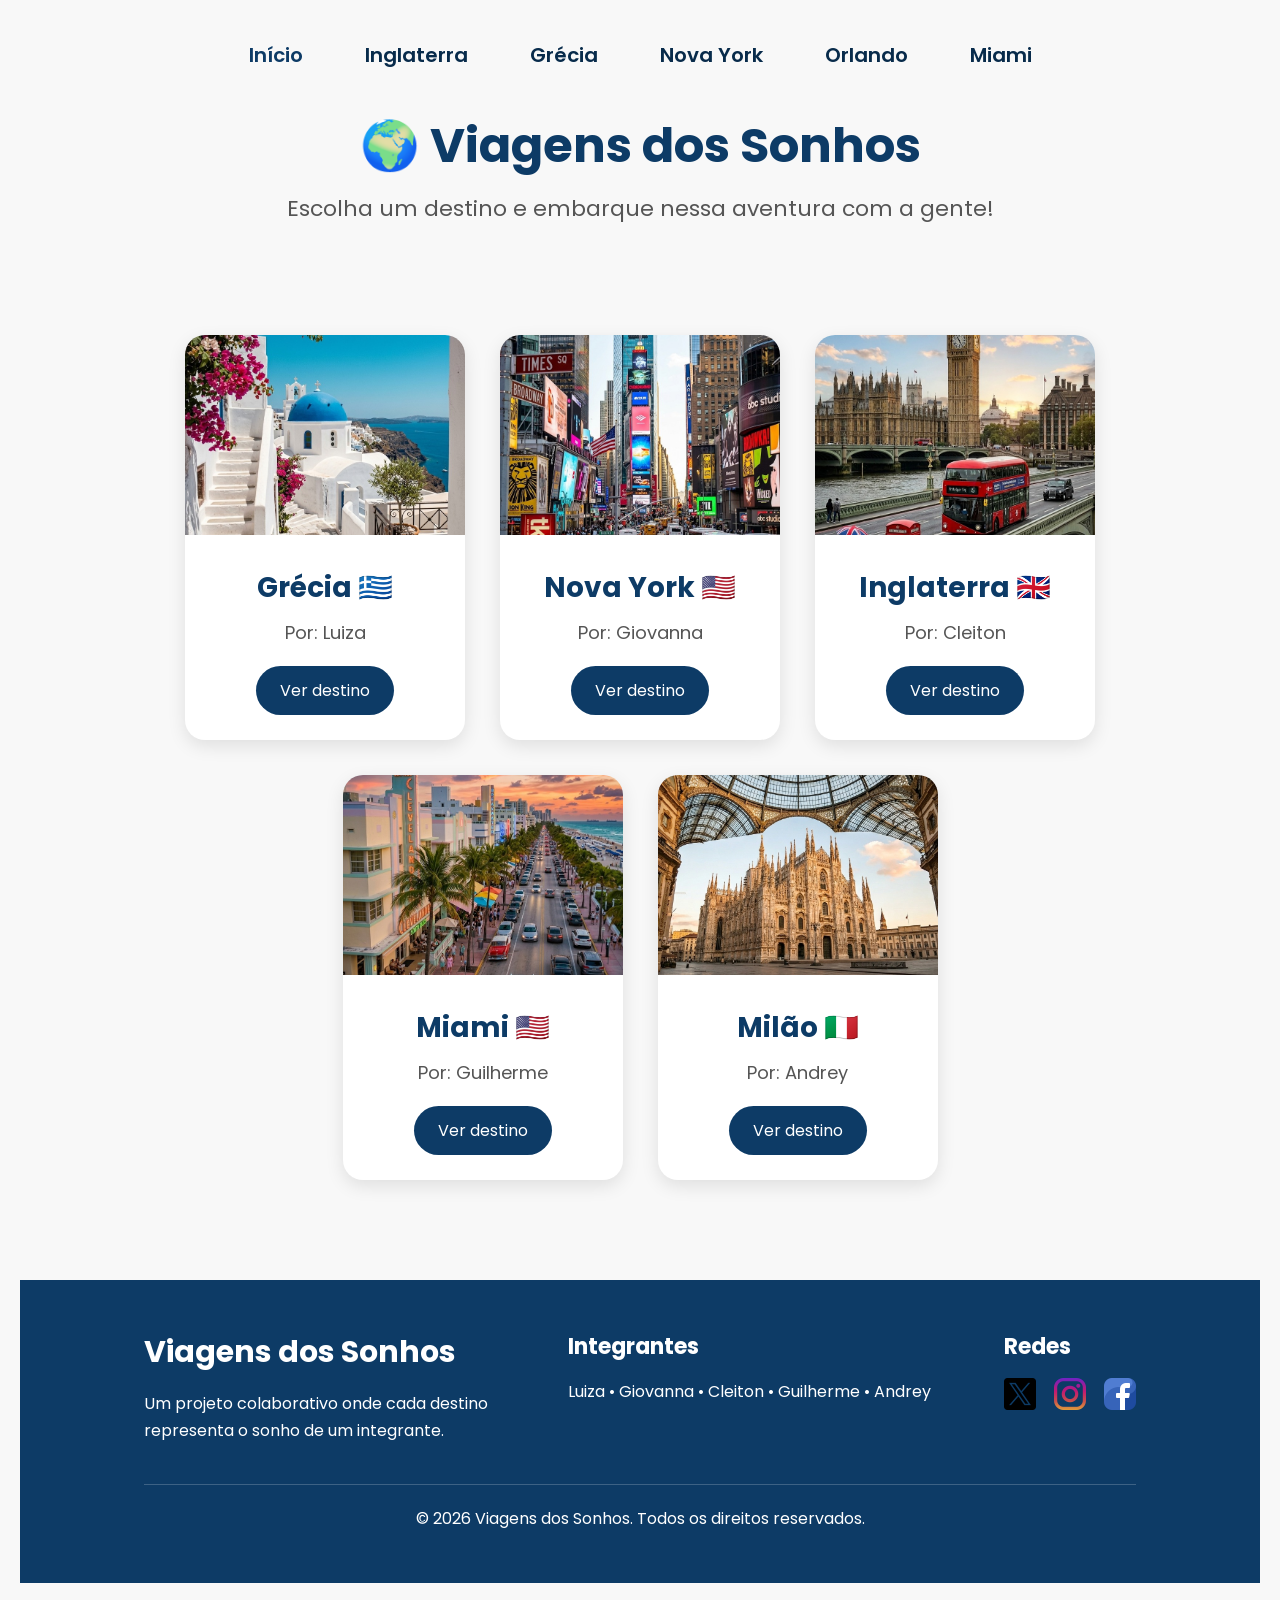
==== index.html @ 60df3cbc "feat: página Tour dos Estádios na Inglaterra - Cleiton - V2" ====
<!doctype html>
<html lang="pt-BR">
  <head>
    <meta charset="UTF-8" />
    <title>Viagens dos Sonhos</title>
    <link
      href="https://fonts.googleapis.com/css2?family=Poppins:wght@300;400;500;600;700;800&display=swap"
      rel="stylesheet"
    />
    <link rel="stylesheet" href="CSS/style.css" />
  </head>
  <body>
    <!-- NAVEGAÇÃO -->
    <nav class="navegacao">
      <ul>
        <li><a href="index.html" class="ativo">Início</a></li>
        <li><a href="page-cleiton.html">Inglaterra</a></li>
        <li><a href="pages/grecia.html">Grécia</a></li>
        <li><a href="pages/nova-york.html">Nova York</a></li>
        <li><a href="pages/orlando.html">Orlando</a></li>
        <li><a href="pages/miami.html">Miami</a></li>
      </ul>
    </nav>

    <!-- TÍTULO PRINCIPAL -->
    <div class="hero">
      <h1>🌍 Viagens dos Sonhos</h1>
      <p>Escolha um destino e embarque nessa aventura com a gente!</p>
    </div>

    <section class="cards-container">
      <!-- LUÍZA -->
      <div class="card">
        <img src="imagens-cleiton/grecia.jpeg" alt="Grécia" />

        <div class="card-content">
          <h2>Grécia 🇬🇷</h2>

          <p>Por: Luiza</p>

          <a href="pages/luiza.html">Ver destino</a>
        </div>
      </div>

      <!-- GIOVANNA -->
      <div class="card">
        <img src="imagens-cleiton/new-york.jpg" alt="Nova York" />

        <div class="card-content">
          <h2>Nova York 🇺🇸</h2>

          <p>Por: Giovanna</p>

          <a href="pages/giovanna.html">Ver destino</a>
        </div>
      </div>

      <!-- CLEITON -->
      <div class="card">
        <img src="imagens-cleiton/inglaterra.jpeg" alt="Inglaterra" />

        <div class="card-content">
          <h2>Inglaterra 🇬🇧</h2>

          <p>Por: Cleiton</p>

          <a href="page-cleiton.html">Ver destino</a>
        </div>
      </div>

      <!-- GUILHERME -->
      <div class="card">
        <img src="imagens-cleiton/miami.jpeg" alt="Miami" />

        <div class="card-content">
          <h2>Miami 🇺🇸</h2>

          <p>Por: Guilherme</p>

          <a href="pages/guilherme.html">Ver destino</a>
        </div>
      </div>

      <!-- ANDREY -->
      <div class="card">
        <img src="imagens-cleiton/italia.jpeg" alt="Milão" />

        <div class="card-content">
          <h2>Milão 🇮🇹</h2>

          <p>Por: Andrey</p>

          <a href="pages/andrey.html">Ver destino</a>
        </div>
      </div>
    </section>
<footer class="footer">
      <div class="footer-container">
        <div class="footer-logo">
          <h2>Viagens dos Sonhos</h2>

          <p>
            Um projeto colaborativo onde cada destino representa o sonho de um
            integrante.
          </p>
        </div>

        <div class="footer-integrantes">
          <h3>Integrantes</h3>

          <p>Luiza • Giovanna • Cleiton • Guilherme • Andrey</p>
        </div>

        <div class="footer-redes">
          <h3>Redes</h3>

          <div class="icones-redes">
            <a href="https://www.instagram.com/"
              ><img src="imagens-cleiton/twitter.png" alt=""
            /></a>
            <a href="https://www.instagram.com/"
              ><img src="imagens-cleiton/instagram.png" alt=""
            /></a>
            <a
              href="https://www.facebook.com/login/?next=https%3A%2F%2Fwww.facebook.com%2F%3Flocale%3Dpt_BR"
              ><img src="imagens-cleiton/facebook.png" alt=""
            /></a>
          </div>
        </div>
      </div>

      <div class="footer-copy">
        <p>© 2026 Viagens dos Sonhos. Todos os direitos reservados.</p>
      </div>
    </footer>
  </body>
</html>

  </body>
</html>
---- CSS/style.css ----
* {
    margin: 0;
    padding: 0;
    box-sizing: border-box;
}

.navegacao ul {
  list-style: none;
  display: flex;
  justify-content: center;
  flex-wrap: wrap;
  gap: 30px;
  padding: 0;
  margin: 0;
}

.navegacao ul li {
  padding: 0;
  margin: 0;
  border-bottom: none;
}

.navegacao ul li:hover {
  background: none;
}

.navegacao a {
  color: #082b4b;
  text-decoration: none;
  font-size: 20px;
  font-weight: 600;
  padding: 8px 16px;
  border-radius: 20px;
  transition: 0.3s;
}

.navegacao a:hover {
  background-color: #3fa7d6;
  color: #ffffff;
  text-decoration: none;
}

.navegacao a.ativo {
  color: #0d3b66;
}
body {
  font-family: "Poppins", sans-serif;
  background: #f8f8f8;
  color: #1d2940;

  padding: 40px 20px;
}
/* ===== HERO / TÍTULO PRINCIPAL ===== */
.hero {
    text-align: center;
    padding: 40px 20px 20px 20px;
}

.hero h1 {
    font-size: 48px;
    color: #0D3B66;
    margin-bottom: 10px;
}

.hero p {
    font-size: 22px;
    color: #555;
}

/* ===== CONTAINER DOS CARDS ===== */
.cards-container{
    display: flex;

    justify-content: center;

    flex-wrap: wrap;

    gap: 35px;

    margin-top: 70px;

    padding: 20px;
}

/* CARD */

.card{
    width: 280px;

    background-color: white;

    border-radius: 20px;

    overflow: hidden;

    box-shadow: 0 6px 18px rgba(0,0,0,0.1);

    transition: 0.3s;
}

/* HOVER */

.card:hover{
    transform: translateY(-8px);
}

/* IMAGEM */

.card img{
    width: 100%;

    height: 200px;

    object-fit: cover;
}

/* CONTEÚDO */

.card-content{
    padding: 25px;

    text-align: center;
}

.card-content h2{
    color: #0D3B66;

    margin-bottom: 10px;

    font-size: 28px;
}

.card-content p{
    color: #555;

    margin-bottom: 20px;

    font-size: 18px;
}

/* BOTÃO */

.card-content a{
    display: inline-block;

    background-color: #0D3B66;

    color: white;

    padding: 12px 24px;

    border-radius: 40px;

    text-decoration: none;

    transition: 0.3s;
}

.card-content a:hover{
    background-color: #3FA7D6;

    transform: translateY(-3px);
}
/* ===== BOTÃO VOLTAR AO TOPO ===== */
.topo {
    text-align: center;
    margin: 30px 0;
}

.topo a {
    background-color: #0D3B66;
    color: #ffffff;
    padding: 12px 28px;
    border-radius: 30px;
    text-decoration: none;
    font-size: 18px;
    font-weight: 600;
    transition: 0.3s;
}

.topo a:hover {
    background-color: #3FA7D6;
    transform: translateY(-3px);
    text-decoration: none;
}

/* ===== RESPONSIVO ===== */
@media (max-width: 768px) {
    .hero h1 {
        font-size: 36px;
    }

    .hero p {
        font-size: 18px;
    }

    .cards-container {
        flex-direction: column;
        align-items: center;
    }

    .card {
        width: 100%;
        max-width: 400px;
    }
}
.footer{
    background-color: #0D3B66;

    color: white;

    margin-top: 80px;

    padding: 50px 10%;
}

.footer-container{
    display: flex;

    justify-content: space-between;

    flex-wrap: wrap;

    gap: 40px;
}

.footer h2{
    font-size: 30px;

    margin-bottom: 15px;
}

.footer h3{
    margin-bottom: 15px;

    font-size: 22px;
}

.footer p{
    font-size: 16px;

    line-height: 1.7;
}

.footer-logo{
    max-width: 350px;
}



.icones-redes{
    display: flex;

    gap: 18px;
}

.icones-redes a{
    transition: 0.3s;
}



.icones-redes img{
    width: 32px;

    height: 32px;

    object-fit: contain;
}



.icones-redes a:hover{
    transform: translateY(-5px);
}

.footer-copy{
    text-align: center;

    margin-top: 40px;

    border-top: 1px solid rgba(255,255,255,0.2);

    padding-top: 20px;
}
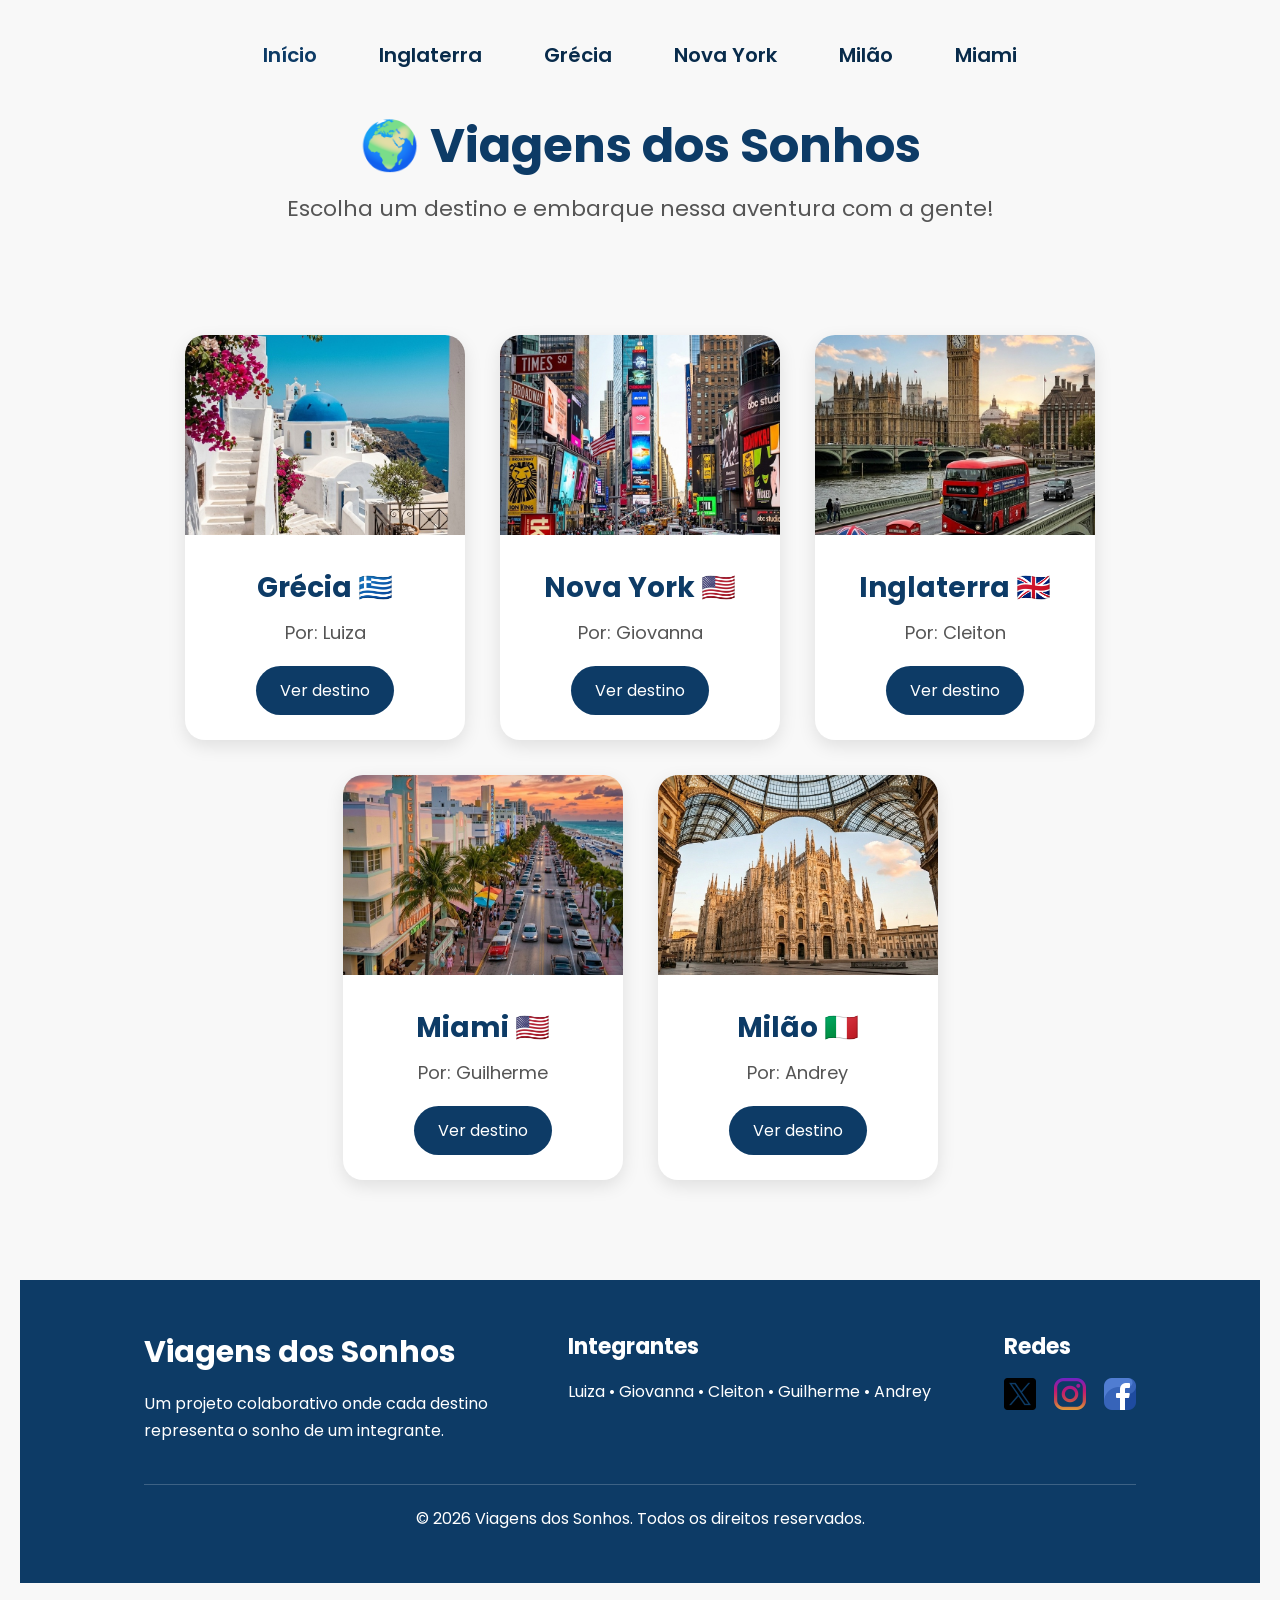
==== commit 459a274b: "feat: projeto finalizado - todas as páginas padronizadas literalmente" ====
--- a/index.html
+++ b/index.html
@@ -14,11 +14,11 @@
     <nav class="navegacao">
       <ul>
         <li><a href="index.html" class="ativo">Início</a></li>
-        <li><a href="page-cleiton.html">Inglaterra</a></li>
-        <li><a href="pages/grecia.html">Grécia</a></li>
-        <li><a href="pages/nova-york.html">Nova York</a></li>
-        <li><a href="pages/orlando.html">Orlando</a></li>
-        <li><a href="pages/miami.html">Miami</a></li>
+        <li><a href="cleiton.html">Inglaterra</a></li>
+        <li><a href="luiza.html">Grécia</a></li>
+        <li><a href="giovanna.html">Nova York</a></li>
+        <li><a href="andrey.html">Milão</a></li>
+        <li><a href="guilherme.html">Miami</a></li>
       </ul>
     </nav>
 
@@ -38,7 +38,7 @@
 
           <p>Por: Luiza</p>
 
-          <a href="pages/luiza.html">Ver destino</a>
+          <a href="luiza.html">Ver destino</a>
         </div>
       </div>
 
@@ -51,7 +51,7 @@
 
           <p>Por: Giovanna</p>
 
-          <a href="pages/giovanna.html">Ver destino</a>
+          <a href="giovanna.html">Ver destino</a>
         </div>
       </div>
 
@@ -64,7 +64,7 @@
 
           <p>Por: Cleiton</p>
 
-          <a href="page-cleiton.html">Ver destino</a>
+          <a href="cleiton.html">Ver destino</a>
         </div>
       </div>
 
@@ -77,7 +77,7 @@
 
           <p>Por: Guilherme</p>
 
-          <a href="pages/guilherme.html">Ver destino</a>
+          <a href="guilherme.html">Ver destino</a>
         </div>
       </div>
 
@@ -90,7 +90,7 @@
 
           <p>Por: Andrey</p>
 
-          <a href="pages/andrey.html">Ver destino</a>
+          <a href="andrey.html">Ver destino</a>
         </div>
       </div>
     </section>
